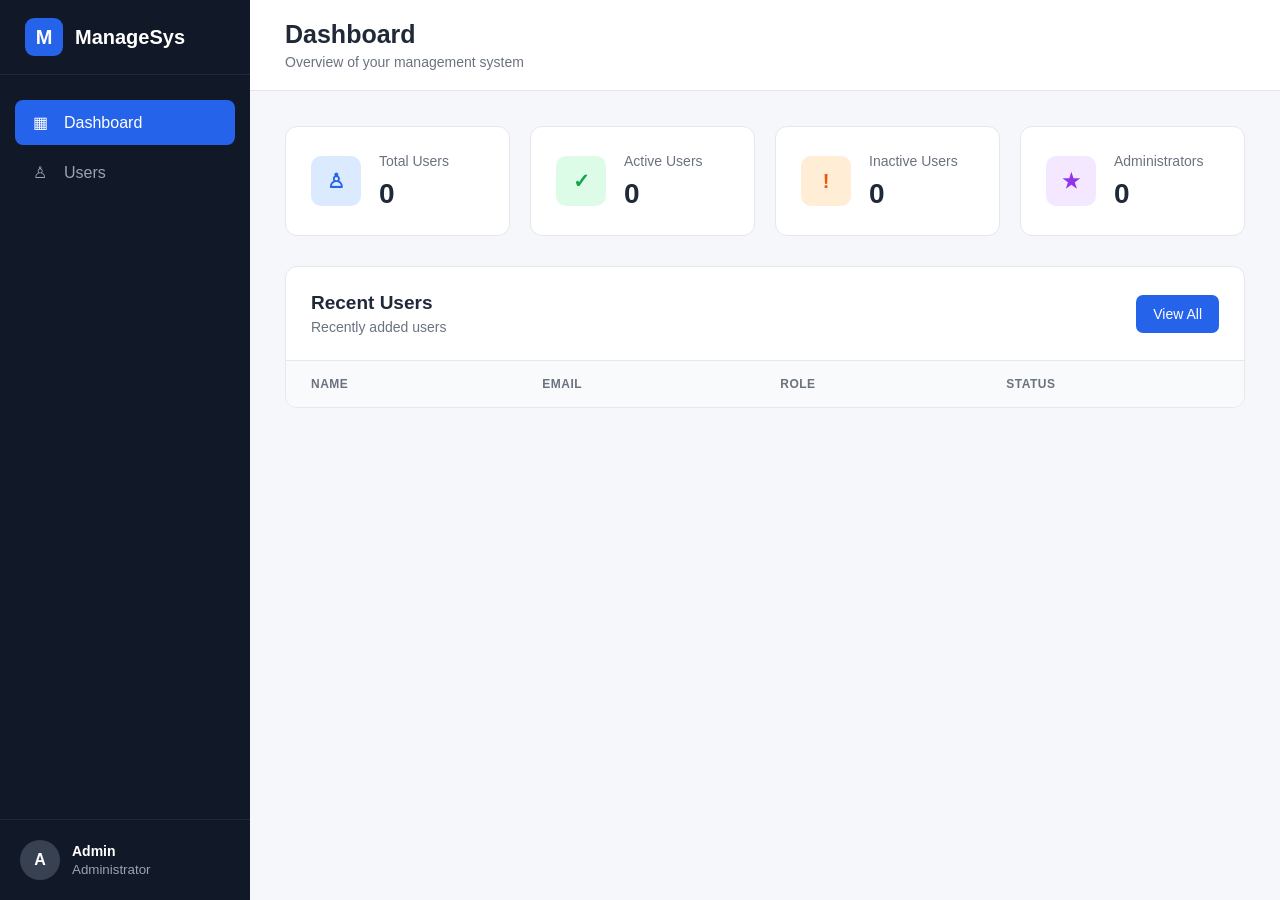
==== client/dashboard.html @ 3014d3d7 "setting client placeholder" ====
<!DOCTYPE html>
<html lang="en">
<head>
    <meta charset="UTF-8">
    <meta name="viewport" content="width=device-width, initial-scale=1.0">

    <title>Dashboard</title>

    <link rel="stylesheet" href="css/style.css">
</head>

<body>

<div class="app">

    <aside class="sidebar" id="sidebar">

        <div class="logo">
            <div class="logo-icon">M</div>
            <span>ManageSys</span>
        </div>

        <nav>

            <a href="dashboard.html" class="nav-link active">
                <span>▦</span>
                Dashboard
            </a>

            <a href="users.html" class="nav-link">
                <span>♙</span>
                Users
            </a>

        </nav>

        <div class="sidebar-bottom">

            <div class="profile">
                <div class="avatar">A</div>

                <div>
                    <strong>Admin</strong>
                    <small>Administrator</small>
                </div>
            </div>

        </div>

    </aside>

    <main class="main">

        <header class="topbar">

            <button class="menu-button" id="menuButton">
                ☰
            </button>

            <div>
                <h1>Dashboard</h1>
                <p>Overview of your management system</p>
            </div>

        </header>

        <section class="content">

            <div class="stats">

                <div class="stat-card">

                    <div class="stat-icon blue">
                        ♙
                    </div>

                    <div>
                        <span>Total Users</span>
                        <h2 id="totalUsers">0</h2>
                    </div>

                </div>

                <div class="stat-card">

                    <div class="stat-icon green">
                        ✓
                    </div>

                    <div>
                        <span>Active Users</span>
                        <h2 id="activeUsers">0</h2>
                    </div>

                </div>

                <div class="stat-card">

                    <div class="stat-icon orange">
                        !
                    </div>

                    <div>
                        <span>Inactive Users</span>
                        <h2 id="inactiveUsers">0</h2>
                    </div>

                </div>

                <div class="stat-card">

                    <div class="stat-icon purple">
                        ★
                    </div>

                    <div>
                        <span>Administrators</span>
                        <h2 id="adminUsers">0</h2>
                    </div>

                </div>

            </div>

            <div class="panel">

                <div class="panel-header">

                    <div>
                        <h2>Recent Users</h2>
                        <p>Recently added users</p>
                    </div>

                    <a href="users.html" class="primary-button">
                        View All
                    </a>

                </div>

                <div class="table-wrapper">

                    <table>

                        <thead>

                            <tr>
                                <th>Name</th>
                                <th>Email</th>
                                <th>Role</th>
                                <th>Status</th>
                            </tr>

                        </thead>

                        <tbody id="recentUsers"></tbody>

                    </table>

                </div>

            </div>

        </section>

    </main>

</div>

<script src="js/api.js"></script>
<script src="js/dashboard.js"></script>
<script src="js/script.js"></script>

</body>
</html>
---- client/css/style.css ----
* {
    margin: 0;
    padding: 0;
    box-sizing: border-box;
}

body {
    font-family: Arial, Helvetica, sans-serif;
    background: #f5f7fb;
    color: #1f2937;
}

button,
input,
select {
    font-family: inherit;
}

button {
    cursor: pointer;
}

a {
    text-decoration: none;
}

.app {
    min-height: 100vh;
    display: flex;
}

.sidebar {
    width: 250px;
    min-height: 100vh;
    background: #111827;
    color: white;
    display: flex;
    flex-direction: column;
    position: fixed;
    left: 0;
    top: 0;
    bottom: 0;
    z-index: 100;
}

.logo {
    height: 75px;
    display: flex;
    align-items: center;
    gap: 12px;
    padding: 0 25px;
    border-bottom: 1px solid #1f2937;
    font-size: 20px;
    font-weight: bold;
}

.logo-icon {
    width: 38px;
    height: 38px;
    background: #2563eb;
    border-radius: 9px;
    display: flex;
    justify-content: center;
    align-items: center;
}

.sidebar nav {
    padding: 25px 15px;
}

.nav-link {
    display: flex;
    align-items: center;
    gap: 14px;
    color: #9ca3af;
    padding: 13px 15px;
    border-radius: 8px;
    margin-bottom: 5px;
    transition: 0.2s;
}

.nav-link:hover {
    background: #1f2937;
    color: white;
}

.nav-link.active {
    background: #2563eb;
    color: white;
}

.nav-link span {
    width: 20px;
    text-align: center;
}

.sidebar-bottom {
    margin-top: auto;
    padding: 20px;
    border-top: 1px solid #1f2937;
}

.profile {
    display: flex;
    align-items: center;
    gap: 12px;
}

.profile strong {
    display: block;
    font-size: 14px;
}

.profile small {
    display: block;
    color: #9ca3af;
    margin-top: 3px;
}

.avatar,
.small-avatar {
    display: flex;
    justify-content: center;
    align-items: center;
    background: #374151;
    color: white;
    border-radius: 50%;
    font-weight: bold;
}

.avatar {
    width: 40px;
    height: 40px;
}

.small-avatar {
    width: 35px;
    height: 35px;
    margin-right: 10px;
}

.main {
    margin-left: 250px;
    width: calc(100% - 250px);
}

.topbar {
    min-height: 75px;
    background: white;
    border-bottom: 1px solid #e5e7eb;
    padding: 20px 35px;
    display: flex;
    align-items: center;
    gap: 20px;
}

.topbar h1 {
    font-size: 25px;
}

.topbar p {
    color: #6b7280;
    margin-top: 5px;
    font-size: 14px;
}

.menu-button {
    display: none;
    border: none;
    background: transparent;
    font-size: 25px;
}

.content {
    padding: 35px;
}

.stats {
    display: grid;
    grid-template-columns: repeat(4, 1fr);
    gap: 20px;
    margin-bottom: 30px;
}

.stat-card {
    background: white;
    padding: 25px;
    border-radius: 12px;
    border: 1px solid #e5e7eb;
    display: flex;
    align-items: center;
    gap: 18px;
}

.stat-card span {
    color: #6b7280;
    font-size: 14px;
}

.stat-card h2 {
    margin-top: 8px;
    font-size: 28px;
}

.stat-icon {
    width: 50px;
    height: 50px;
    border-radius: 10px;
    display: flex;
    justify-content: center;
    align-items: center;
    font-size: 20px;
    font-weight: bold;
}

.blue {
    background: #dbeafe;
    color: #2563eb;
}

.green {
    background: #dcfce7;
    color: #16a34a;
}

.orange {
    background: #ffedd5;
    color: #ea580c;
}

.purple {
    background: #f3e8ff;
    color: #9333ea;
}

.panel {
    background: white;
    border: 1px solid #e5e7eb;
    border-radius: 12px;
    overflow: hidden;
}

.panel-header {
    padding: 25px;
    display: flex;
    justify-content: space-between;
    align-items: center;
    gap: 20px;
}

.panel-header h2 {
    font-size: 19px;
}

.panel-header p {
    color: #6b7280;
    font-size: 14px;
    margin-top: 5px;
}

.primary-button,
.secondary-button {
    border: none;
    border-radius: 7px;
    padding: 11px 17px;
    font-size: 14px;
}

.primary-button {
    background: #2563eb;
    color: white;
}

.primary-button:hover {
    background: #1d4ed8;
}

.secondary-button {
    background: #e5e7eb;
    color: #374151;
}

.table-wrapper {
    overflow-x: auto;
}

table {
    width: 100%;
    border-collapse: collapse;
}

th {
    background: #f9fafb;
    color: #6b7280;
    font-size: 12px;
    text-transform: uppercase;
    letter-spacing: 0.5px;
}

th,
td {
    padding: 16px 25px;
    text-align: left;
    border-top: 1px solid #e5e7eb;
    white-space: nowrap;
}

td {
    font-size: 14px;
}

.user-name {
    display: flex;
    align-items: center;
    font-weight: 600;
}

.status {
    display: inline-block;
    padding: 5px 10px;
    border-radius: 20px;
    font-size: 12px;
    font-weight: 600;
}

.status.active {
    background: #dcfce7;
    color: #15803d;
}

.status.inactive {
    background: #fee2e2;
    color: #b91c1c;
}

.action {
    border: none;
    background: transparent;
    font-size: 13px;
    margin-right: 12px;
}

.edit-action {
    color: #2563eb;
}

.delete-action {
    color: #dc2626;
}

.toolbar {
    padding: 0 25px 20px;
    display: flex;
    gap: 12px;
}

.search-input,
.toolbar select {
    border: 1px solid #d1d5db;
    border-radius: 7px;
    padding: 11px 13px;
    outline: none;
}

.search-input {
    width: 300px;
}

.search-input:focus,
.toolbar select:focus {
    border-color: #2563eb;
}

.empty {
    text-align: center;
    padding: 40px;
    color: #9ca3af;
}

.modal {
    position: fixed;
    inset: 0;
    background: rgba(0, 0, 0, 0.45);
    display: none;
    justify-content: center;
    align-items: center;
    padding: 20px;
    z-index: 200;
}

.modal.show {
    display: flex;
}

.modal-content {
    background: white;
    width: 500px;
    max-width: 100%;
    border-radius: 12px;
    padding: 25px;
}

.modal-header {
    display: flex;
    justify-content: space-between;
    margin-bottom: 25px;
}

.modal-header h2 {
    font-size: 20px;
}

.modal-header p {
    color: #6b7280;
    font-size: 13px;
    margin-top: 5px;
}

.close-button {
    border: none;
    background: transparent;
    font-size: 28px;
    color: #6b7280;
}

.form-group {
    margin-bottom: 18px;
}

.form-group label {
    display: block;
    font-size: 14px;
    font-weight: 600;
    margin-bottom: 7px;
}

.form-group input,
.form-group select {
    width: 100%;
    padding: 11px;
    border: 1px solid #d1d5db;
    border-radius: 7px;
    outline: none;
}

.form-group input:focus,
.form-group select:focus {
    border-color: #2563eb;
}

.form-actions {
    display: flex;
    justify-content: flex-end;
    gap: 10px;
    margin-top: 25px;
}

.toast {
    position: fixed;
    right: 25px;
    bottom: 25px;
    background: #111827;
    color: white;
    padding: 13px 20px;
    border-radius: 8px;
    transform: translateY(100px);
    opacity: 0;
    transition: 0.3s;
    z-index: 300;
}

.toast.show {
    transform: translateY(0);
    opacity: 1;
}

@media (max-width: 1000px) {

    .stats {
        grid-template-columns: repeat(2, 1fr);
    }

}

@media (max-width: 700px) {

    .sidebar {
        transform: translateX(-100%);
        transition: 0.3s;
    }

    .sidebar.open {
        transform: translateX(0);
    }

    .main {
        margin-left: 0;
        width: 100%;
    }

    .menu-button {
        display: block;
    }

    .content {
        padding: 20px;
    }

    .stats {
        grid-template-columns: 1fr;
    }

    .panel-header {
        align-items: flex-start;
        flex-direction: column;
    }

    .toolbar {
        flex-direction: column;
    }

    .search-input {
        width: 100%;
    }

}
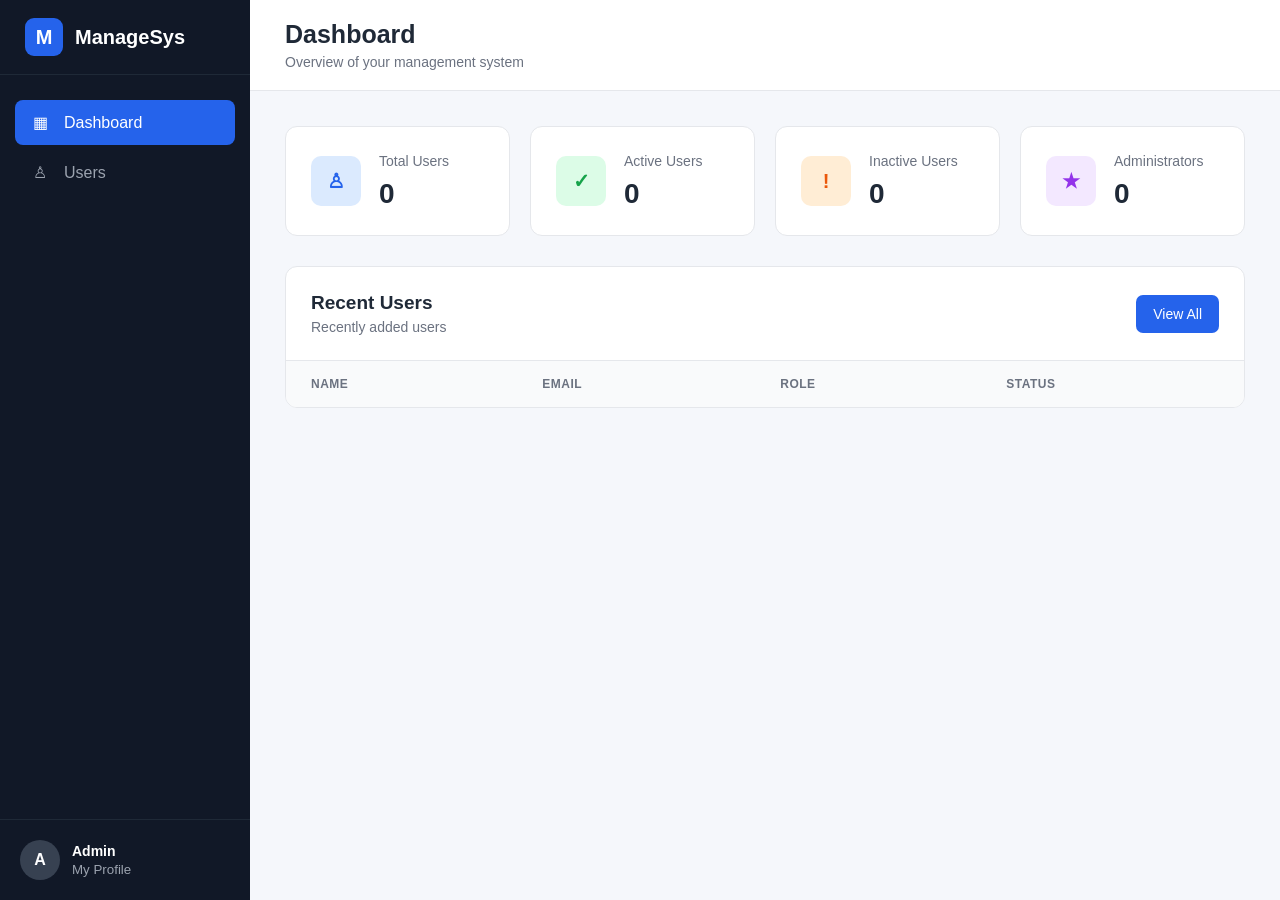
==== commit fbcced43: "commit ko lang" ====
--- a/client/dashboard.html
+++ b/client/dashboard.html
@@ -36,14 +36,14 @@
 
         <div class="sidebar-bottom">
 
-            <div class="profile">
+            <a href="update.html?id=1" class="profile profile-link">
                 <div class="avatar">A</div>
 
                 <div>
                     <strong>Admin</strong>
-                    <small>Administrator</small>
+                    <small>My Profile</small>
                 </div>
-            </div>
+            </a>
 
         </div>
 
--- a/client/css/style.css
+++ b/client/css/style.css
@@ -104,6 +104,14 @@
     display: flex;
     align-items: center;
     gap: 12px;
+}
+
+.profile-link {
+    color: white;
+}
+
+.profile-link:hover {
+    opacity: 0.85;
 }
 
 .profile strong {
@@ -455,6 +463,63 @@
     margin-top: 25px;
 }
 
+.profile-panel {
+    background: white;
+    border: 1px solid #e5e7eb;
+    border-radius: 12px;
+    padding: 30px;
+    max-width: 850px;
+}
+
+.profile-heading {
+    display: flex;
+    align-items: center;
+    gap: 18px;
+    padding-bottom: 25px;
+    margin-bottom: 25px;
+    border-bottom: 1px solid #e5e7eb;
+}
+
+.profile-heading h2 {
+    font-size: 20px;
+}
+
+.profile-heading p {
+    color: #6b7280;
+    font-size: 14px;
+    margin-top: 6px;
+}
+
+.profile-large-avatar {
+    width: 72px;
+    height: 72px;
+    display: flex;
+    align-items: center;
+    justify-content: center;
+    border-radius: 50%;
+    background: #dbeafe;
+    color: #2563eb;
+    font-size: 28px;
+    font-weight: bold;
+}
+
+.profile-form-grid {
+    display: grid;
+    grid-template-columns: repeat(2, 1fr);
+    gap: 0 24px;
+}
+
+.form-group input:disabled {
+    background: #f9fafb;
+    color: #6b7280;
+    cursor: not-allowed;
+}
+
+.form-actions a {
+    display: inline-flex;
+    align-items: center;
+}
+
 .toast {
     position: fixed;
     right: 25px;
@@ -523,4 +588,12 @@
         width: 100%;
     }
 
+    .profile-panel {
+        padding: 20px;
+    }
+
+    .profile-form-grid {
+        grid-template-columns: 1fr;
+    }
+
 }
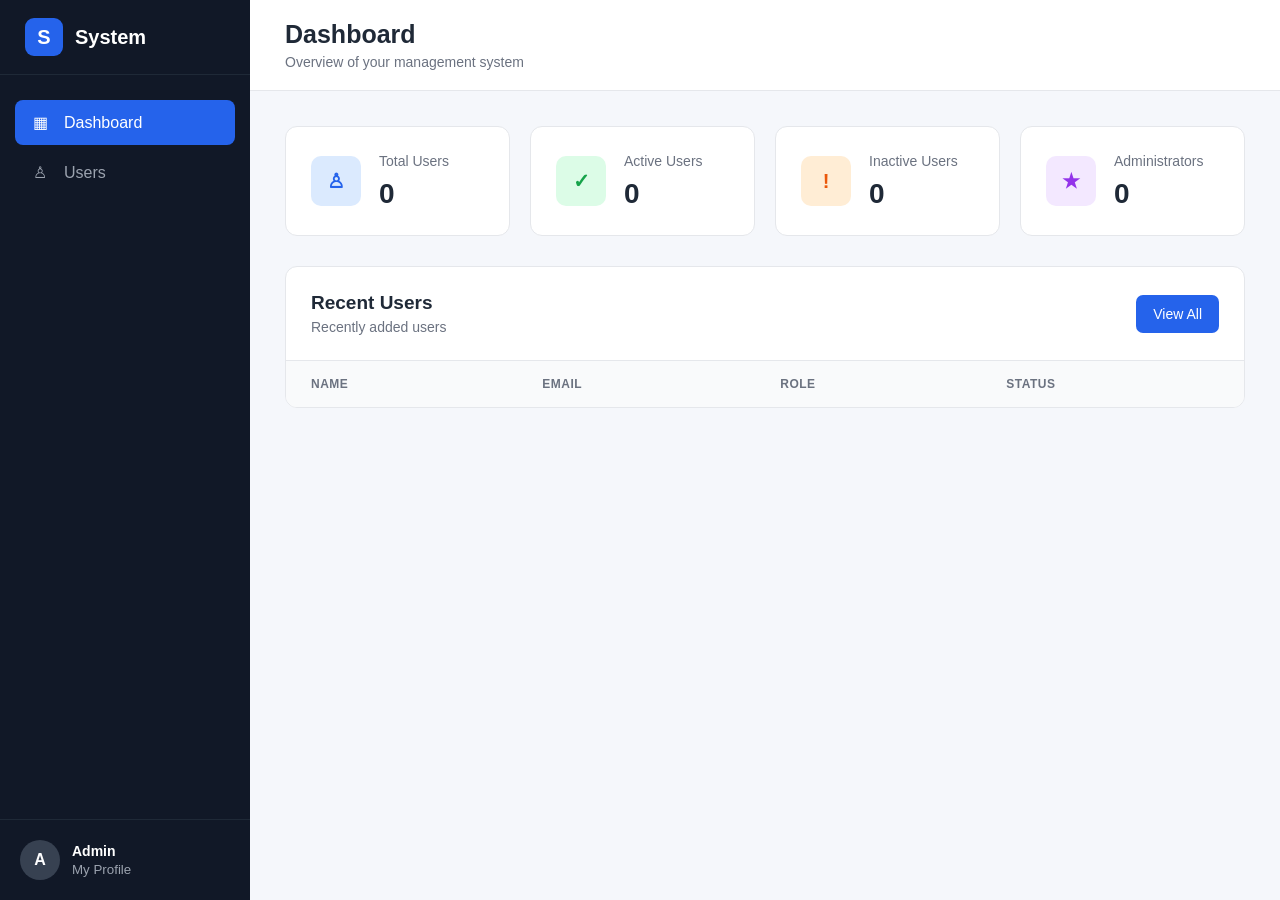
==== commit 71206566: "Change Span" ====
--- a/client/dashboard.html
+++ b/client/dashboard.html
@@ -16,8 +16,8 @@
     <aside class="sidebar" id="sidebar">
 
         <div class="logo">
-            <div class="logo-icon">M</div>
-            <span>ManageSys</span>
+            <div class="logo-icon">S</div>
+            <span>System</span>
         </div>
 
         <nav>
